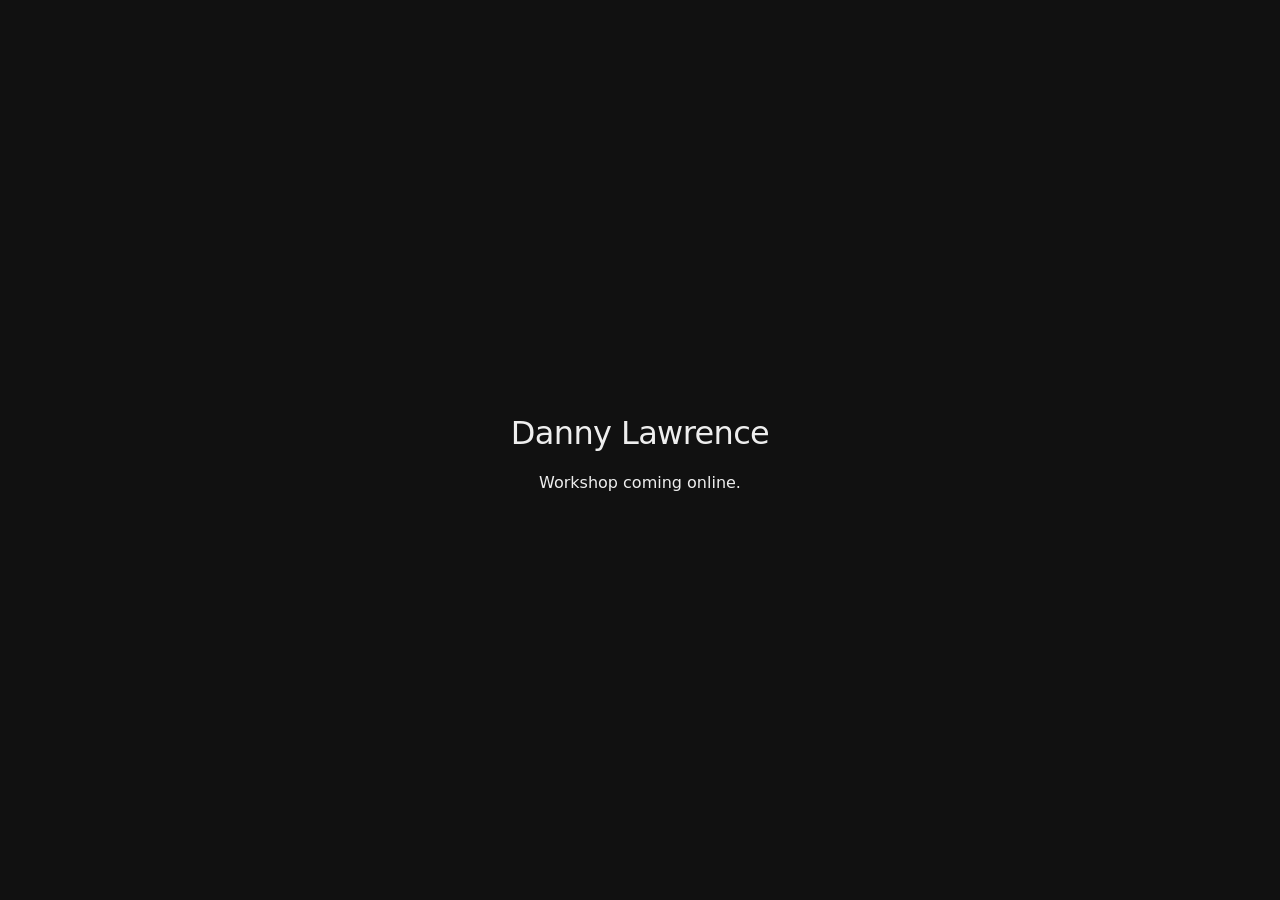
==== index.html @ 534eb3be "initial scaffold" ====
<!DOCTYPE html>
<html lang="en">
<head>
  <meta charset="UTF-8">
  <meta name="viewport" content="width=device-width, initial-scale=1.0">
  <title>Danny Lawrence</title>
  <link rel="stylesheet" href="style.css">
</head>
<body>
  <main>
    <h1>Danny Lawrence</h1>
    <p>Workshop coming online.</p>
  </main>
</body>
</html>
---- style.css ----
body {
  margin: 0;
  font-family: system-ui, sans-serif;
  background: #111;
  color: #eee;
  display: grid;
  place-items: center;
  min-height: 100vh;
}
main { text-align: center; }
h1 { font-weight: 300; letter-spacing: -0.02em; }
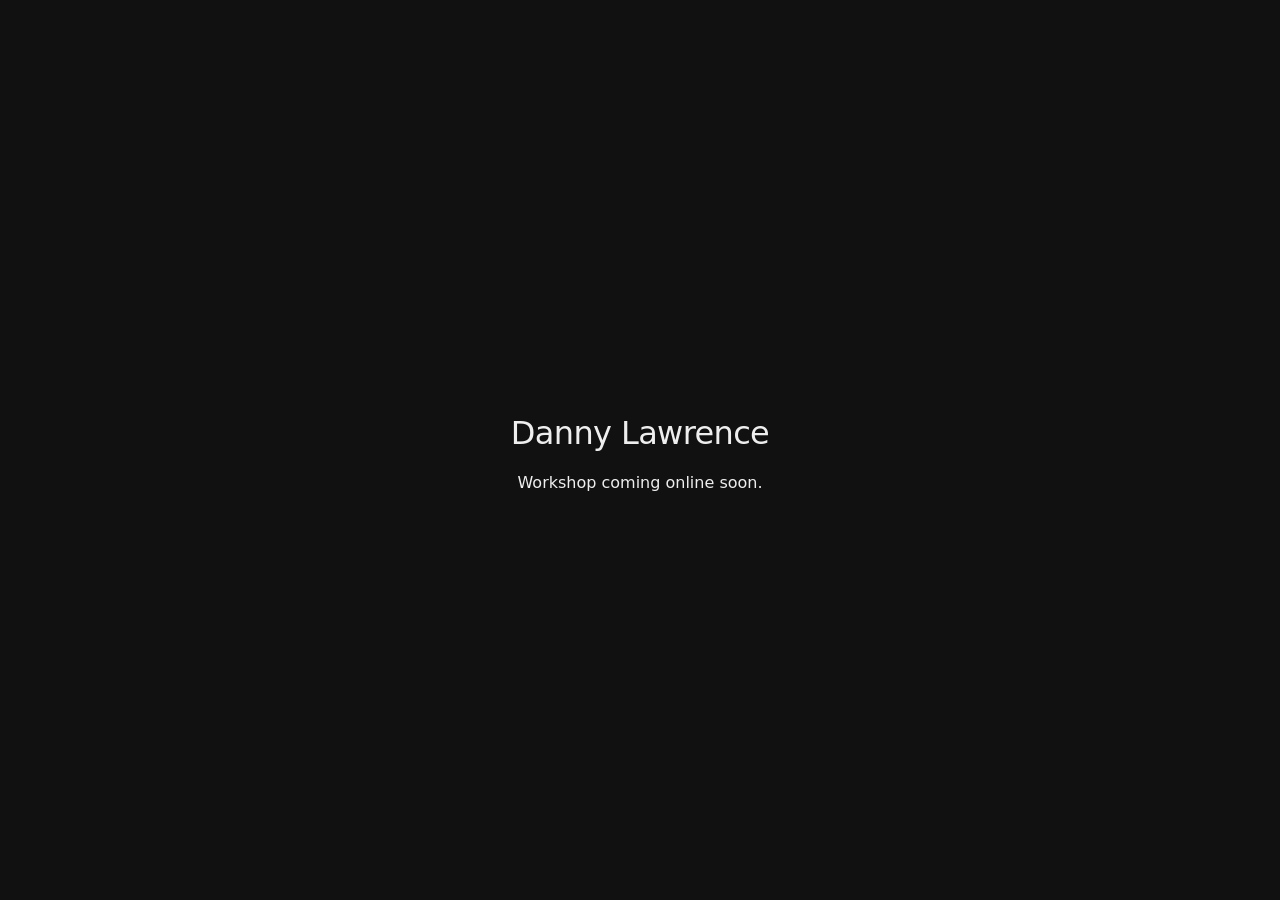
==== commit 15be483f: "test auto-deploy" ====
--- a/index.html
+++ b/index.html
@@ -9,7 +9,7 @@
 <body>
   <main>
     <h1>Danny Lawrence</h1>
-    <p>Workshop coming online.</p>
+    <p>Workshop coming online soon.</p>
   </main>
 </body>
 </html>
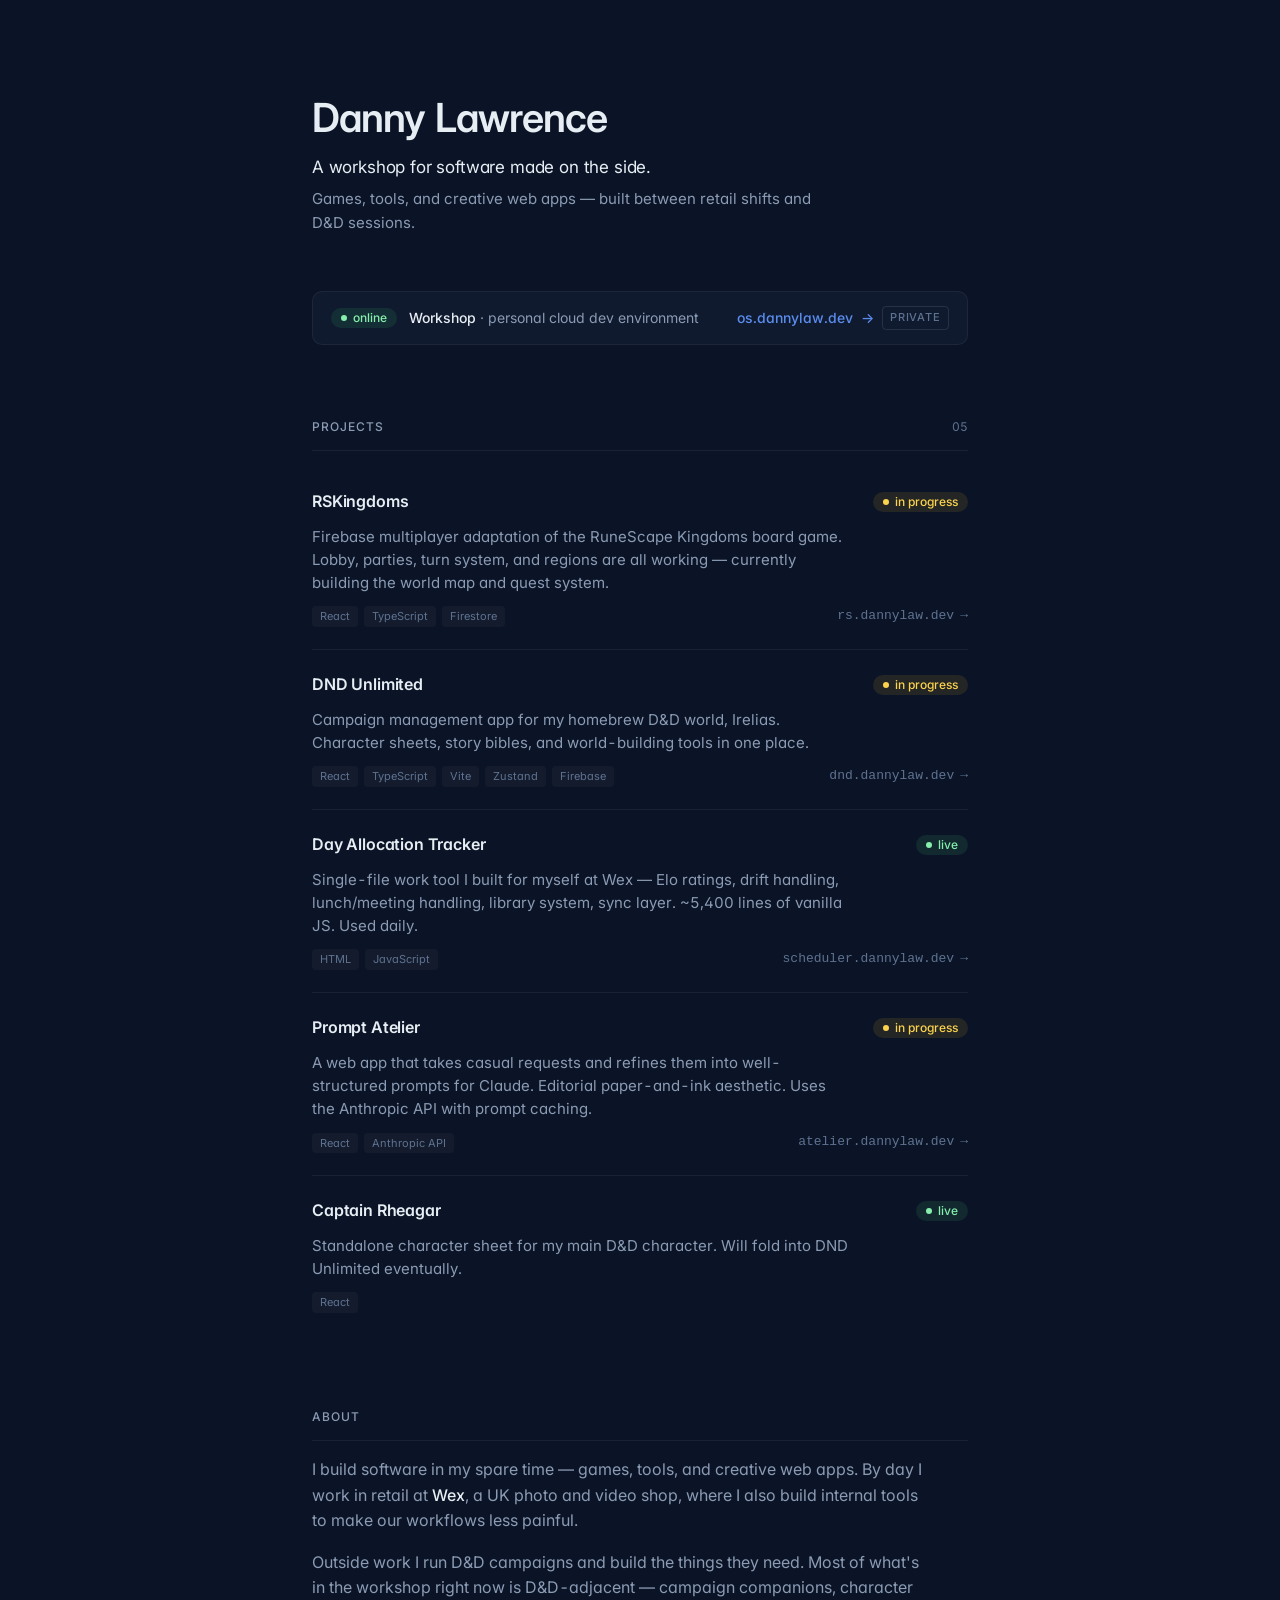
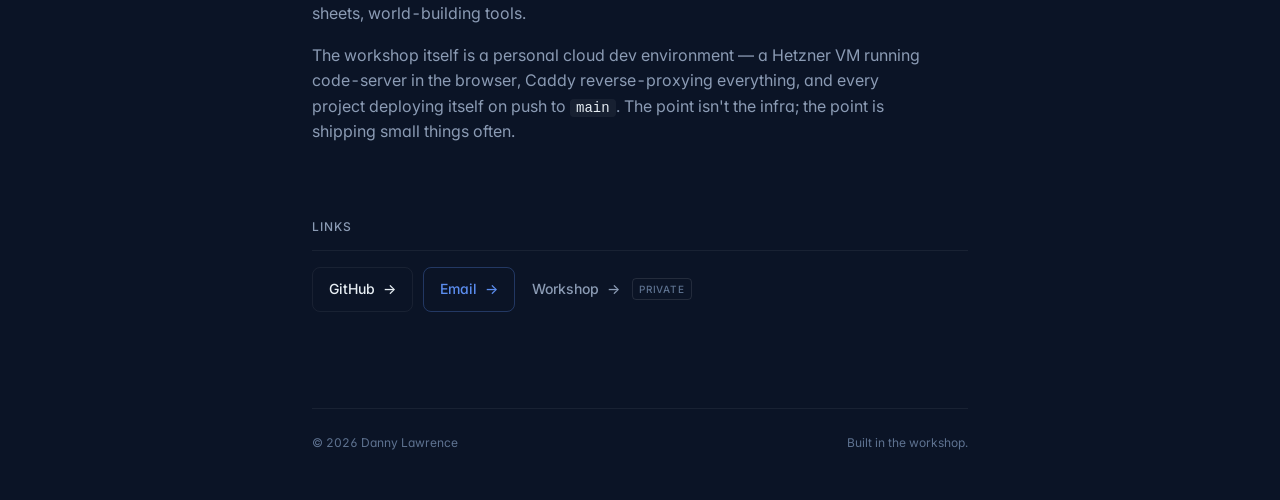
==== commit f02cd5ac: "redesign landing page Replace placeholder hero with name + tagline + about. Add a workshop status ba" ====
--- a/index.html
+++ b/index.html
@@ -3,13 +3,157 @@
 <head>
   <meta charset="UTF-8">
   <meta name="viewport" content="width=device-width, initial-scale=1.0">
-  <title>Danny Lawrence</title>
+  <meta name="description" content="Danny Lawrence — a workshop for software made on the side. Games, tools, and creative web apps.">
+  <title>Danny Lawrence — Workshop</title>
+  <link rel="preconnect" href="https://fonts.googleapis.com">
+  <link rel="preconnect" href="https://fonts.gstatic.com" crossorigin>
+  <link href="https://fonts.googleapis.com/css2?family=Inter:wght@400;500;600;700&display=swap" rel="stylesheet">
   <link rel="stylesheet" href="style.css">
 </head>
 <body>
-  <main>
+<div class="page">
+
+  <!-- =========================================================
+       HERO — name, tagline, one-line about
+       ========================================================= -->
+  <header class="hero">
     <h1>Danny Lawrence</h1>
-    <p>Workshop coming online soon.</p>
-  </main>
+    <p class="hero-tagline">A workshop for software made on the side.</p>
+    <p class="hero-about">Games, tools, and creative web apps — built between retail shifts and D&amp;D sessions.</p>
+  </header>
+
+  <!-- =========================================================
+       WORKSHOP STATUS — single-row indicator linking to os.dannylaw.dev
+       ========================================================= -->
+  <section class="status-bar" aria-label="Workshop status">
+    <div class="status-bar-info">
+      <span class="pill pill-green">online</span>
+      <span class="status-bar-text"><strong>Workshop</strong> · personal cloud dev environment</span>
+    </div>
+    <a class="status-bar-link" href="https://os.dannylaw.dev">
+      os.dannylaw.dev <span class="arrow">→</span>
+      <span class="status-bar-tag">private</span>
+    </a>
+  </section>
+
+  <!-- =========================================================
+       PROJECTS — vertical list, each row: title, status, desc, tech, url
+       ========================================================= -->
+  <section class="section" id="projects">
+    <div class="section-head">
+      <h2>Projects</h2>
+      <span class="meta">05</span>
+    </div>
+    <div class="project-list">
+
+      <!-- RSKingdoms -->
+      <article class="project-row">
+        <div class="project-row-head">
+          <span class="project-row-title">RSKingdoms</span>
+          <span class="pill pill-amber">in progress</span>
+        </div>
+        <p class="project-row-desc">Firebase multiplayer adaptation of the RuneScape Kingdoms board game. Lobby, parties, turn system, and regions are all working — currently building the world map and quest system.</p>
+        <div class="project-row-foot">
+          <div class="tech"><span>React</span><span>TypeScript</span><span>Firestore</span></div>
+          <span class="row-link is-disabled" title="Coming soon — rs.dannylaw.dev">rs.dannylaw.dev <span class="arrow">→</span></span>
+        </div>
+      </article>
+
+      <!-- DND Unlimited -->
+      <article class="project-row">
+        <div class="project-row-head">
+          <span class="project-row-title">DND Unlimited</span>
+          <span class="pill pill-amber">in progress</span>
+        </div>
+        <p class="project-row-desc">Campaign management app for my homebrew D&amp;D world, Irelias. Character sheets, story bibles, and world-building tools in one place.</p>
+        <div class="project-row-foot">
+          <div class="tech"><span>React</span><span>TypeScript</span><span>Vite</span><span>Zustand</span><span>Firebase</span></div>
+          <span class="row-link is-disabled" title="Coming soon — dnd.dannylaw.dev">dnd.dannylaw.dev <span class="arrow">→</span></span>
+        </div>
+      </article>
+
+      <!-- Day Allocation Tracker -->
+      <article class="project-row">
+        <div class="project-row-head">
+          <span class="project-row-title">Day Allocation Tracker</span>
+          <span class="pill pill-green">live</span>
+        </div>
+        <p class="project-row-desc">Single-file work tool I built for myself at Wex — Elo ratings, drift handling, lunch/meeting handling, library system, sync layer. ~5,400 lines of vanilla JS. Used daily.</p>
+        <div class="project-row-foot">
+          <div class="tech"><span>HTML</span><span>JavaScript</span></div>
+          <span class="row-link is-disabled" title="Coming soon — scheduler.dannylaw.dev">scheduler.dannylaw.dev <span class="arrow">→</span></span>
+        </div>
+      </article>
+
+      <!-- Prompt Atelier -->
+      <article class="project-row">
+        <div class="project-row-head">
+          <span class="project-row-title">Prompt Atelier</span>
+          <span class="pill pill-amber">in progress</span>
+        </div>
+        <p class="project-row-desc">A web app that takes casual requests and refines them into well-structured prompts for Claude. Editorial paper-and-ink aesthetic. Uses the Anthropic API with prompt caching.</p>
+        <div class="project-row-foot">
+          <div class="tech"><span>React</span><span>Anthropic API</span></div>
+          <span class="row-link is-disabled" title="Coming soon — atelier.dannylaw.dev">atelier.dannylaw.dev <span class="arrow">→</span></span>
+        </div>
+      </article>
+
+      <!-- Captain Rheagar -->
+      <article class="project-row">
+        <div class="project-row-head">
+          <span class="project-row-title">Captain Rheagar</span>
+          <span class="pill pill-green">live</span>
+        </div>
+        <p class="project-row-desc">Standalone character sheet for my main D&amp;D character. Will fold into DND Unlimited eventually.</p>
+        <div class="project-row-foot">
+          <div class="tech"><span>React</span></div>
+        </div>
+      </article>
+
+    </div>
+  </section>
+
+  <!-- =========================================================
+       ABOUT — three short paragraphs
+       ========================================================= -->
+  <section class="section about" id="about">
+    <div class="section-head">
+      <h2>About</h2>
+    </div>
+    <p>I build software in my spare time — games, tools, and creative web apps. By day I work in retail at <strong>Wex</strong>, a UK photo and video shop, where I also build internal tools to make our workflows less painful.</p>
+    <p>Outside work I run D&amp;D campaigns and build the things they need. Most of what's in the workshop right now is D&amp;D-adjacent — campaign companions, character sheets, world-building tools.</p>
+    <p>The workshop itself is a personal cloud dev environment — a Hetzner VM running code-server in the browser, Caddy reverse-proxying everything, and every project deploying itself on push to <code>main</code>. The point isn't the infra; the point is shipping small things often.</p>
+  </section>
+
+  <!-- =========================================================
+       LINKS — GitHub, email, workshop
+       ========================================================= -->
+  <section class="section" id="links">
+    <div class="section-head">
+      <h2>Links</h2>
+    </div>
+    <div class="contact">
+      <a href="https://github.com/DannyLaw-dev" rel="me">
+        GitHub <span class="arrow">→</span>
+      </a>
+      <a href="mailto:dannylaw.dev@gmail.com" class="primary">
+        Email <span class="arrow">→</span>
+      </a>
+      <a href="https://os.dannylaw.dev" class="quiet">
+        Workshop <span class="arrow">→</span>
+        <span class="link-tag">private</span>
+      </a>
+    </div>
+  </section>
+
+  <!-- =========================================================
+       FOOTER
+       ========================================================= -->
+  <footer>
+    <span>© 2026 Danny Lawrence</span>
+    <span>Built in the workshop.</span>
+  </footer>
+
+</div>
 </body>
-</html>+</html>
--- a/style.css
+++ b/style.css
@@ -1,11 +1,337 @@
+/* =========================================================
+   DESIGN TOKENS
+   ========================================================= */
+:root {
+  --bg: #0b1426;
+  --bg-elev: #0f1a2e;
+  --bg-elev-hover: #131f36;
+  --text: #e6edf3;
+  --text-muted: #8b9bb4;
+  --text-faint: #5e7290;
+  --accent: #5b8def;
+  --accent-hover: #7aa3f5;
+  --divider: rgba(255, 255, 255, 0.06);
+  --divider-strong: rgba(255, 255, 255, 0.10);
+
+  --pill-green-bg: rgba(74, 222, 128, 0.10);
+  --pill-green-fg: #86efac;
+  --pill-amber-bg: rgba(251, 191, 36, 0.10);
+  --pill-amber-fg: #fcd34d;
+  --pill-grey-bg:  rgba(139, 155, 180, 0.10);
+  --pill-grey-fg:  #b3c0d4;
+}
+
+/* =========================================================
+   BASE
+   ========================================================= */
+*, *::before, *::after { box-sizing: border-box; }
+html, body { margin: 0; padding: 0; }
 body {
-  margin: 0;
-  font-family: system-ui, sans-serif;
-  background: #111;
-  color: #eee;
-  display: grid;
-  place-items: center;
-  min-height: 100vh;
-}
-main { text-align: center; }
-h1 { font-weight: 300; letter-spacing: -0.02em; }+  background: var(--bg);
+  color: var(--text);
+  font-family: 'Inter', system-ui, -apple-system, 'Segoe UI', sans-serif;
+  font-size: 15px;
+  line-height: 1.6;
+  font-feature-settings: 'cv11', 'ss01';
+  font-variant-numeric: tabular-nums;
+  -webkit-font-smoothing: antialiased;
+  -moz-osx-font-smoothing: grayscale;
+}
+a { color: inherit; text-decoration: none; }
+h1, h2, h3 { margin: 0; letter-spacing: -0.02em; font-weight: 600; }
+p { margin: 0; }
+code {
+  font-family: ui-monospace, SFMono-Regular, Menlo, Consolas, monospace;
+  font-size: 0.875em;
+  padding: 1px 6px;
+  background: rgba(255, 255, 255, 0.05);
+  border-radius: 4px;
+  color: var(--text);
+}
+a:focus-visible {
+  outline: 2px solid var(--accent);
+  outline-offset: 3px;
+  border-radius: 4px;
+}
+
+/* =========================================================
+   LAYOUT
+   ========================================================= */
+.page {
+  max-width: 720px;
+  margin: 0 auto;
+  padding: 96px 32px 48px;
+}
+@media (max-width: 640px) {
+  .page { padding: 56px 20px 32px; }
+}
+
+/* =========================================================
+   PILL
+   ========================================================= */
+.pill {
+  display: inline-flex;
+  align-items: center;
+  gap: 6px;
+  padding: 4px 10px;
+  border-radius: 999px;
+  font-size: 0.75rem;
+  font-weight: 500;
+  line-height: 1;
+  white-space: nowrap;
+}
+.pill::before {
+  content: "";
+  display: inline-block;
+  width: 6px;
+  height: 6px;
+  border-radius: 50%;
+  background: currentColor;
+}
+.pill-green { background: var(--pill-green-bg); color: var(--pill-green-fg); }
+.pill-amber { background: var(--pill-amber-bg); color: var(--pill-amber-fg); }
+.pill-grey  { background: var(--pill-grey-bg);  color: var(--pill-grey-fg); }
+
+/* =========================================================
+   HERO
+   ========================================================= */
+.hero { margin-bottom: 56px; }
+.hero h1 {
+  font-size: 2.5rem;
+  letter-spacing: -0.025em;
+  line-height: 1.1;
+  margin-bottom: 14px;
+}
+.hero-tagline {
+  font-size: 1.0625rem;
+  color: var(--text);
+  margin-bottom: 6px;
+  letter-spacing: -0.01em;
+}
+.hero-about {
+  font-size: 0.9375rem;
+  color: var(--text-muted);
+  max-width: 56ch;
+}
+
+/* =========================================================
+   STATUS BAR — workshop online indicator
+   ========================================================= */
+.status-bar {
+  display: flex;
+  align-items: center;
+  justify-content: space-between;
+  gap: 16px;
+  padding: 14px 18px;
+  margin-bottom: 72px;
+  background: var(--bg-elev);
+  border: 1px solid var(--divider);
+  border-radius: 10px;
+  font-size: 0.875rem;
+  flex-wrap: wrap;
+}
+.status-bar-info {
+  display: flex;
+  align-items: center;
+  gap: 12px;
+  flex-wrap: wrap;
+}
+.status-bar-text { color: var(--text-muted); }
+.status-bar-text strong { color: var(--text); font-weight: 500; }
+.status-bar-link {
+  display: inline-flex;
+  align-items: center;
+  gap: 8px;
+  color: var(--accent);
+  font-weight: 500;
+  transition: color 150ms ease;
+}
+.status-bar-link:hover { color: var(--accent-hover); }
+.status-bar-link:hover .arrow { transform: translateX(2px); }
+.status-bar-tag {
+  font-size: 0.6875rem;
+  color: var(--text-faint);
+  text-transform: uppercase;
+  letter-spacing: 0.08em;
+  padding: 2px 7px;
+  border: 1px solid var(--divider-strong);
+  border-radius: 4px;
+  font-weight: 500;
+}
+
+/* =========================================================
+   SECTION HEADS
+   ========================================================= */
+.section { margin-bottom: 72px; }
+.section-head {
+  display: flex;
+  align-items: baseline;
+  justify-content: space-between;
+  margin-bottom: 16px;
+  padding-bottom: 14px;
+  border-bottom: 1px solid var(--divider);
+}
+.section-head h2 {
+  font-size: 0.75rem;
+  font-weight: 500;
+  color: var(--text-muted);
+  text-transform: uppercase;
+  letter-spacing: 0.08em;
+}
+.section-head .meta {
+  font-size: 0.75rem;
+  color: var(--text-faint);
+}
+
+/* =========================================================
+   PROJECT LIST
+   ========================================================= */
+.project-list { display: flex; flex-direction: column; }
+.project-row {
+  padding: 22px 0;
+  border-bottom: 1px solid var(--divider);
+  display: flex;
+  flex-direction: column;
+  gap: 10px;
+}
+.project-row:last-child { border-bottom: none; }
+.project-row-head {
+  display: flex;
+  align-items: center;
+  justify-content: space-between;
+  gap: 12px;
+}
+.project-row-title {
+  font-size: 1rem;
+  font-weight: 600;
+  color: var(--text);
+  letter-spacing: -0.01em;
+}
+.project-row-desc {
+  font-size: 0.9375rem;
+  color: var(--text-muted);
+  line-height: 1.55;
+  max-width: 60ch;
+}
+.project-row-foot {
+  display: flex;
+  align-items: center;
+  justify-content: space-between;
+  gap: 12px;
+  flex-wrap: wrap;
+  margin-top: 2px;
+}
+.tech {
+  display: flex;
+  gap: 6px;
+  flex-wrap: wrap;
+}
+.tech span {
+  font-size: 0.6875rem;
+  color: var(--text-faint);
+  padding: 2px 8px;
+  background: rgba(255, 255, 255, 0.03);
+  border-radius: 4px;
+  line-height: 1.5;
+}
+.row-link {
+  display: inline-flex;
+  align-items: center;
+  gap: 6px;
+  font-size: 0.8125rem;
+  font-family: ui-monospace, SFMono-Regular, Menlo, Consolas, monospace;
+  color: var(--accent);
+  transition: color 150ms ease;
+}
+.row-link:hover { color: var(--accent-hover); }
+.row-link:hover .arrow { transform: translateX(2px); }
+.row-link.is-disabled {
+  color: var(--text-faint);
+  cursor: not-allowed;
+}
+.row-link.is-disabled:hover { color: var(--text-faint); }
+.row-link.is-disabled:hover .arrow { transform: none; }
+
+/* =========================================================
+   ABOUT
+   ========================================================= */
+.about p {
+  font-size: 1rem;
+  color: var(--text-muted);
+  margin-bottom: 16px;
+  max-width: 62ch;
+}
+.about p:last-child { margin-bottom: 0; }
+.about strong { color: var(--text); font-weight: 500; }
+
+/* =========================================================
+   LINKS (contact buttons)
+   ========================================================= */
+.contact {
+  display: flex;
+  gap: 10px;
+  flex-wrap: wrap;
+}
+.contact a {
+  display: inline-flex;
+  align-items: center;
+  gap: 8px;
+  padding: 10px 16px;
+  border: 1px solid var(--divider);
+  border-radius: 8px;
+  font-size: 0.875rem;
+  font-weight: 500;
+  color: var(--text);
+  transition: border-color 150ms ease, background 150ms ease, color 150ms ease;
+}
+.contact a:hover {
+  border-color: var(--divider-strong);
+  background: var(--bg-elev);
+}
+.contact a.primary {
+  border-color: rgba(91, 141, 239, 0.30);
+  color: var(--accent);
+}
+.contact a.primary:hover {
+  border-color: rgba(91, 141, 239, 0.50);
+  background: rgba(91, 141, 239, 0.06);
+  color: var(--accent-hover);
+}
+.contact a.quiet {
+  border-color: transparent;
+  padding: 10px 6px;
+  color: var(--text-muted);
+}
+.contact a.quiet:hover {
+  border-color: transparent;
+  background: none;
+  color: var(--text);
+}
+.link-tag {
+  font-size: 0.625rem;
+  color: var(--text-faint);
+  text-transform: uppercase;
+  letter-spacing: 0.08em;
+  padding: 2px 6px;
+  border: 1px solid var(--divider-strong);
+  border-radius: 4px;
+  margin-left: 4px;
+}
+.arrow { transition: transform 150ms ease; display: inline-block; }
+.contact a:hover .arrow { transform: translateX(2px); }
+
+/* =========================================================
+   FOOTER
+   ========================================================= */
+footer {
+  margin-top: 96px;
+  padding-top: 24px;
+  border-top: 1px solid var(--divider);
+  display: flex;
+  justify-content: space-between;
+  align-items: center;
+  font-size: 0.75rem;
+  color: var(--text-faint);
+  flex-wrap: wrap;
+  gap: 12px;
+}
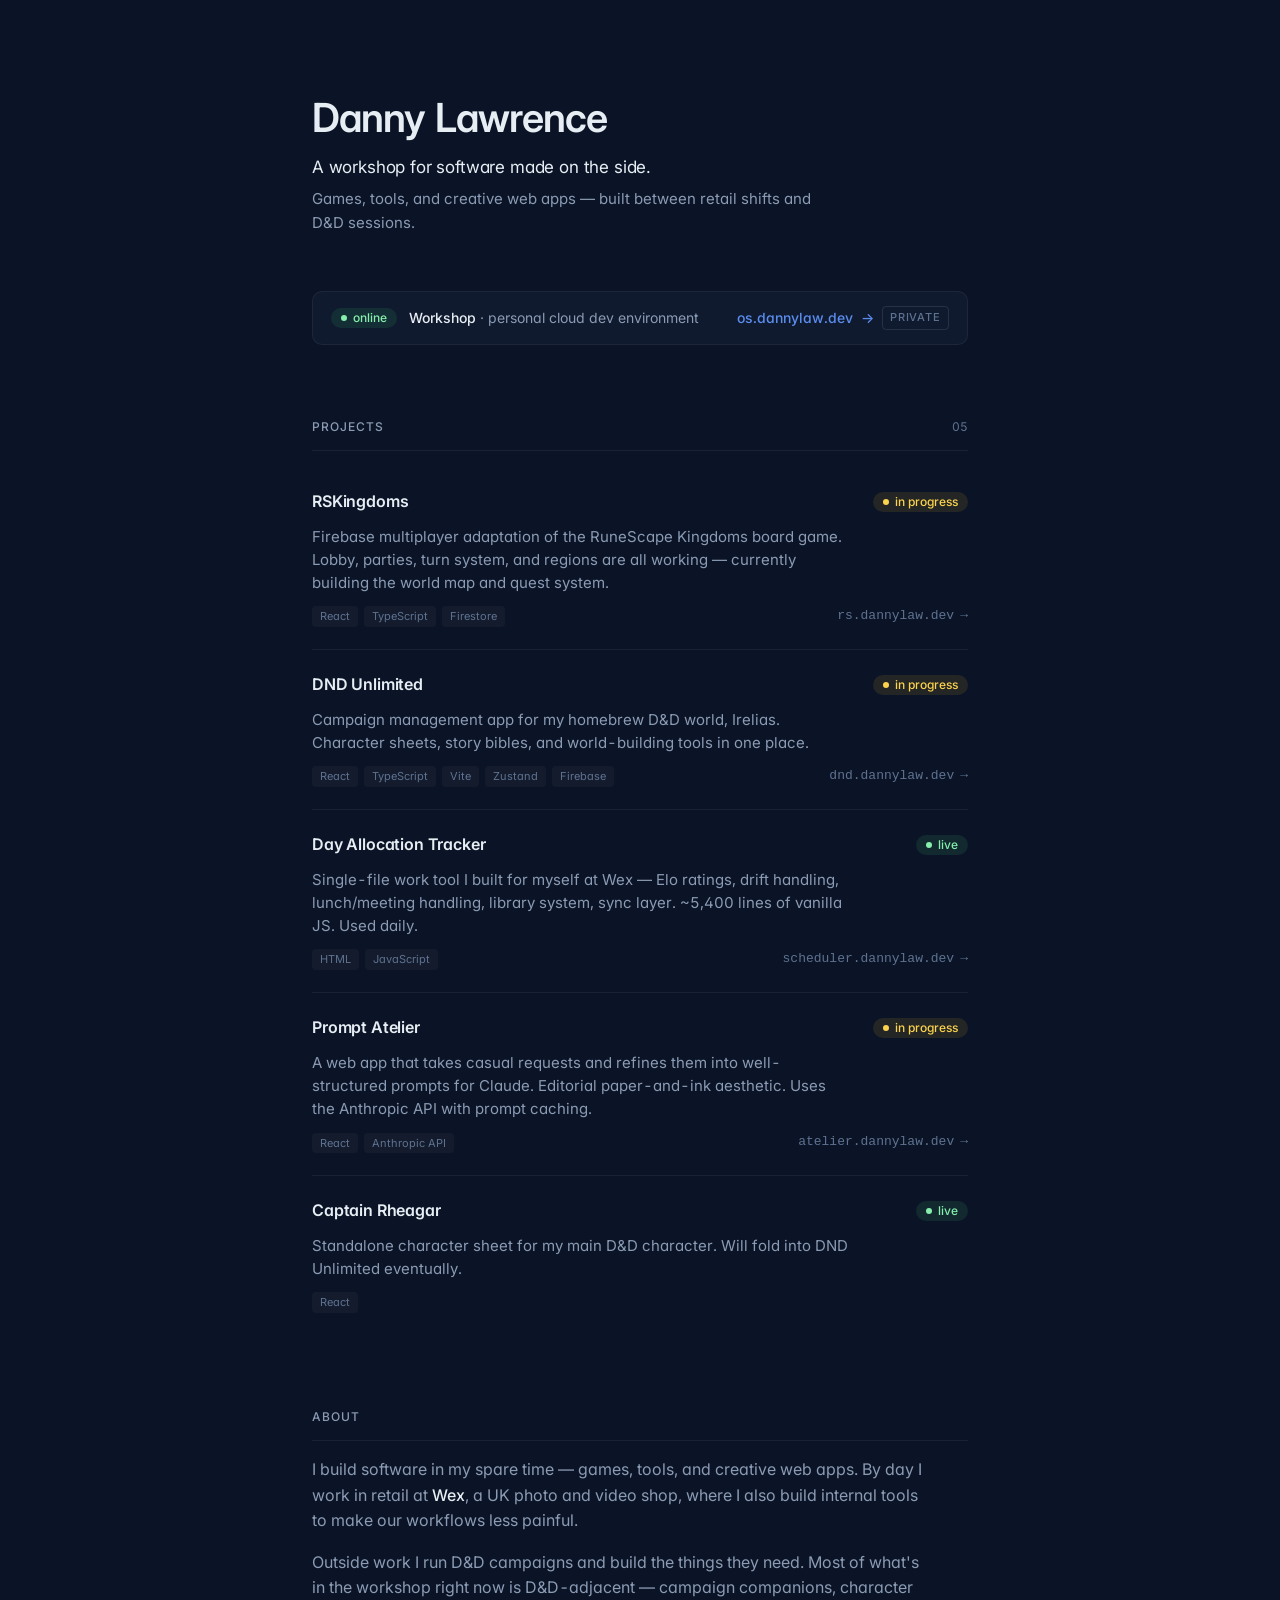
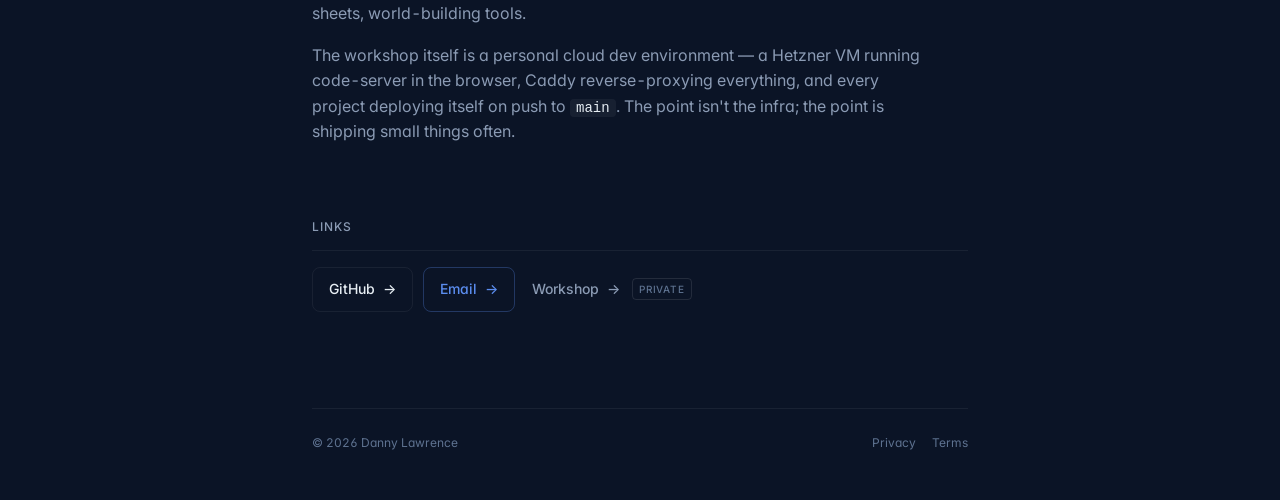
==== commit 778b39ac: "Add umbrella privacy policy + terms, and a CSP for the apex Adds privacy.html and terms.html coverin" ====
--- a/index.html
+++ b/index.html
@@ -151,7 +151,10 @@
        ========================================================= -->
   <footer>
     <span>© 2026 Danny Lawrence</span>
-    <span>Built in the workshop.</span>
+    <span class="footer-links">
+      <a href="/privacy.html">Privacy</a>
+      <a href="/terms.html">Terms</a>
+    </span>
   </footer>
 
 </div>
--- a/style.css
+++ b/style.css
@@ -335,3 +335,98 @@
   flex-wrap: wrap;
   gap: 12px;
 }
+.footer-links { display: flex; gap: 16px; flex-wrap: wrap; }
+.footer-links a {
+  color: var(--text-faint);
+  transition: color 150ms ease;
+}
+.footer-links a:hover { color: var(--text-muted); }
+
+/* =========================================================
+   LEGAL PAGES — privacy.html, terms.html
+   ========================================================= */
+.back-link {
+  display: inline-flex;
+  align-items: center;
+  gap: 6px;
+  font-size: 0.8125rem;
+  font-family: ui-monospace, SFMono-Regular, Menlo, Consolas, monospace;
+  color: var(--text-muted);
+  margin-bottom: 40px;
+  transition: color 150ms ease;
+}
+.back-link:hover { color: var(--text); }
+.back-link .arrow { transform: scaleX(-1); }
+
+.legal-head {
+  margin-bottom: 40px;
+  padding-bottom: 24px;
+  border-bottom: 1px solid var(--divider);
+}
+.legal-head h1 {
+  font-size: 1.875rem;
+  letter-spacing: -0.025em;
+  line-height: 1.15;
+  margin-bottom: 12px;
+}
+.legal-sub { color: var(--text-muted); font-size: 0.9375rem; max-width: 60ch; }
+.legal-meta {
+  margin-top: 16px;
+  display: flex;
+  gap: 18px;
+  flex-wrap: wrap;
+  font-size: 0.75rem;
+  font-family: ui-monospace, SFMono-Regular, Menlo, Consolas, monospace;
+  color: var(--text-faint);
+}
+
+.legal h2 {
+  font-size: 1.125rem;
+  letter-spacing: -0.015em;
+  color: var(--text);
+  margin: 44px 0 12px;
+}
+.legal h2:first-of-type { margin-top: 0; }
+.legal h3 { font-size: 0.9375rem; color: var(--text); margin: 24px 0 8px; }
+.legal p { color: var(--text-muted); margin-bottom: 14px; max-width: 64ch; }
+.legal ul { color: var(--text-muted); margin: 0 0 14px; padding-left: 20px; max-width: 64ch; }
+.legal li { margin-bottom: 8px; }
+.legal strong { color: var(--text); font-weight: 600; }
+.legal a:not(.back-link) {
+  color: var(--accent);
+  text-decoration: underline;
+  text-underline-offset: 2px;
+  text-decoration-color: rgba(91, 141, 239, 0.4);
+  transition: color 150ms ease;
+}
+.legal a:not(.back-link):hover { color: var(--accent-hover); }
+
+.legal-note {
+  background: var(--bg-elev);
+  border: 1px solid var(--divider);
+  border-left: 3px solid var(--accent);
+  border-radius: 8px;
+  padding: 16px 18px;
+  margin: 0 0 20px;
+  color: var(--text-muted);
+  font-size: 0.9375rem;
+}
+.legal-note strong { color: var(--text); }
+
+.legal-table-wrap {
+  overflow-x: auto;
+  margin: 0 0 20px;
+  border: 1px solid var(--divider);
+  border-radius: 8px;
+}
+.legal-table { width: 100%; border-collapse: collapse; font-size: 0.8125rem; }
+.legal-table th, .legal-table td {
+  text-align: left;
+  padding: 11px 13px;
+  border-bottom: 1px solid var(--divider);
+  vertical-align: top;
+}
+.legal-table th { color: var(--text); font-weight: 600; background: var(--bg-elev); white-space: nowrap; }
+.legal-table td { color: var(--text-muted); }
+.legal-table tr:last-child td { border-bottom: none; }
+.legal-table code { font-size: 0.75rem; white-space: nowrap; }
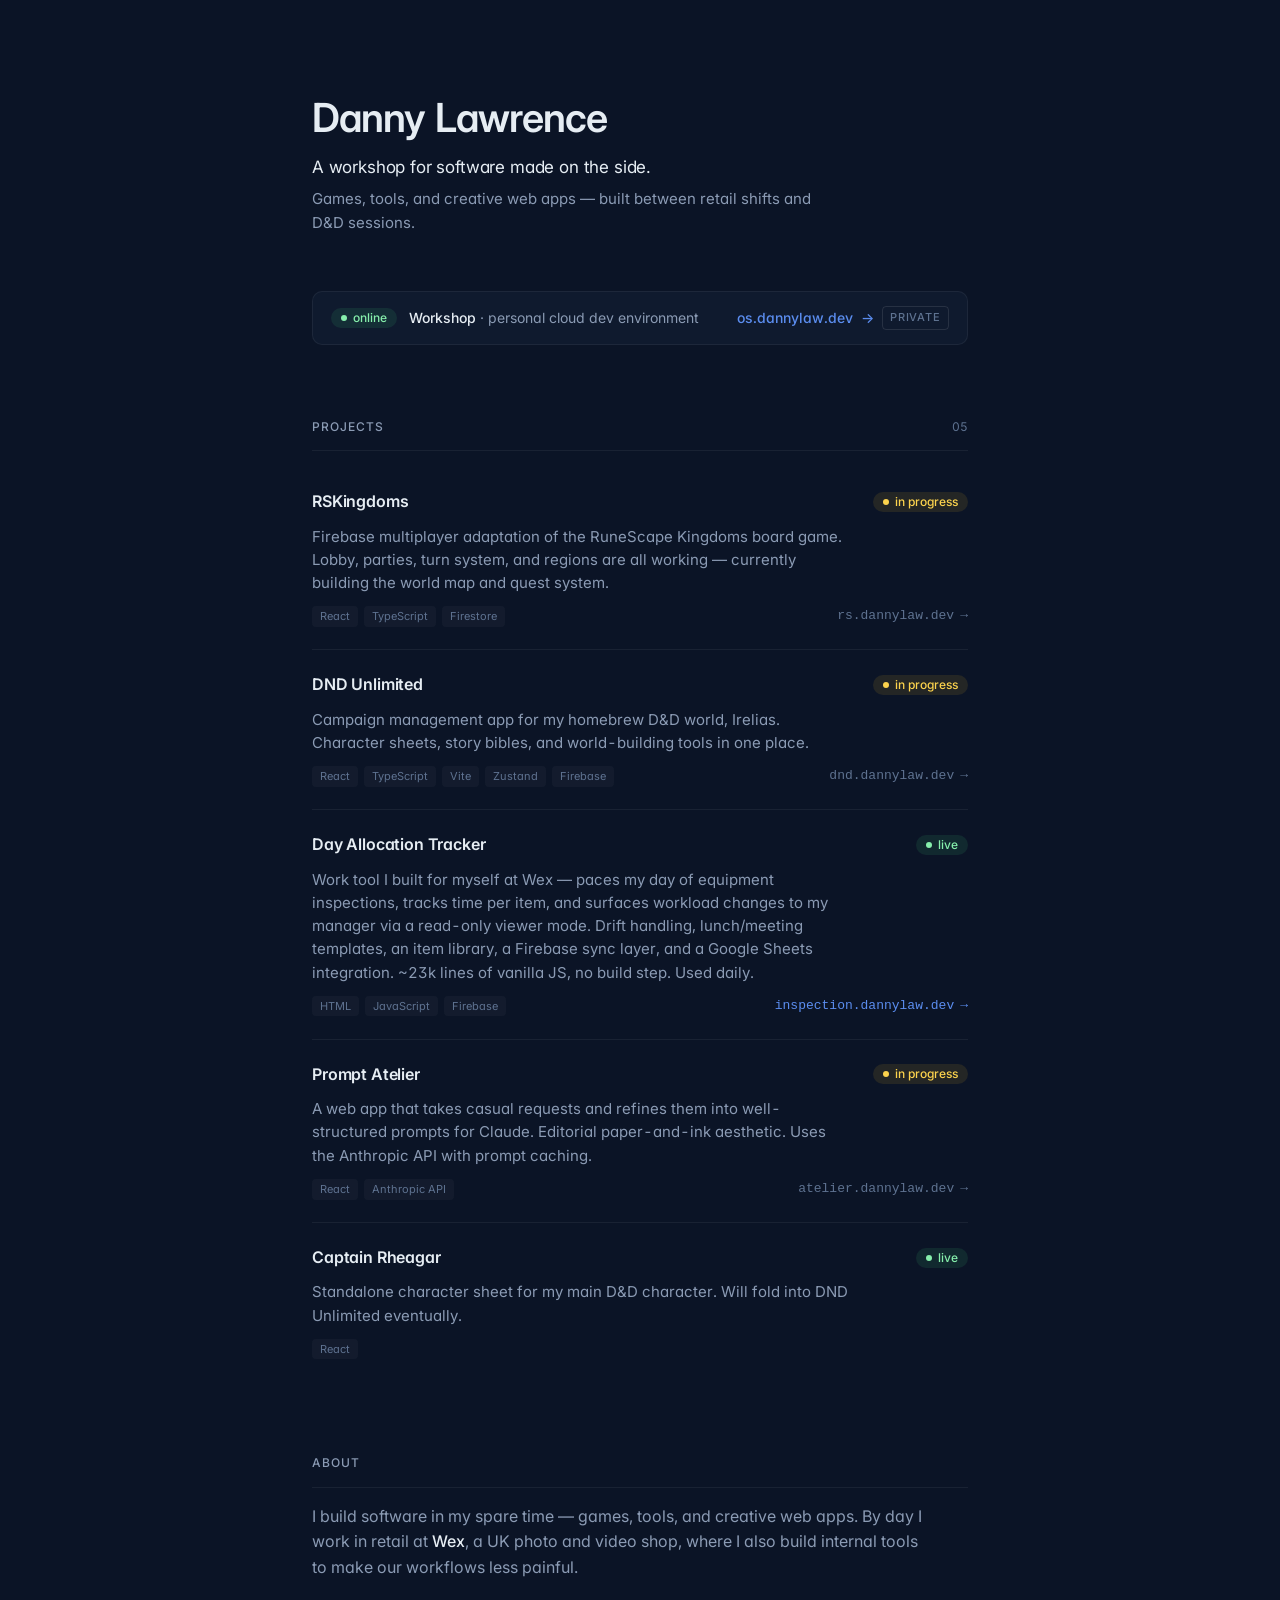
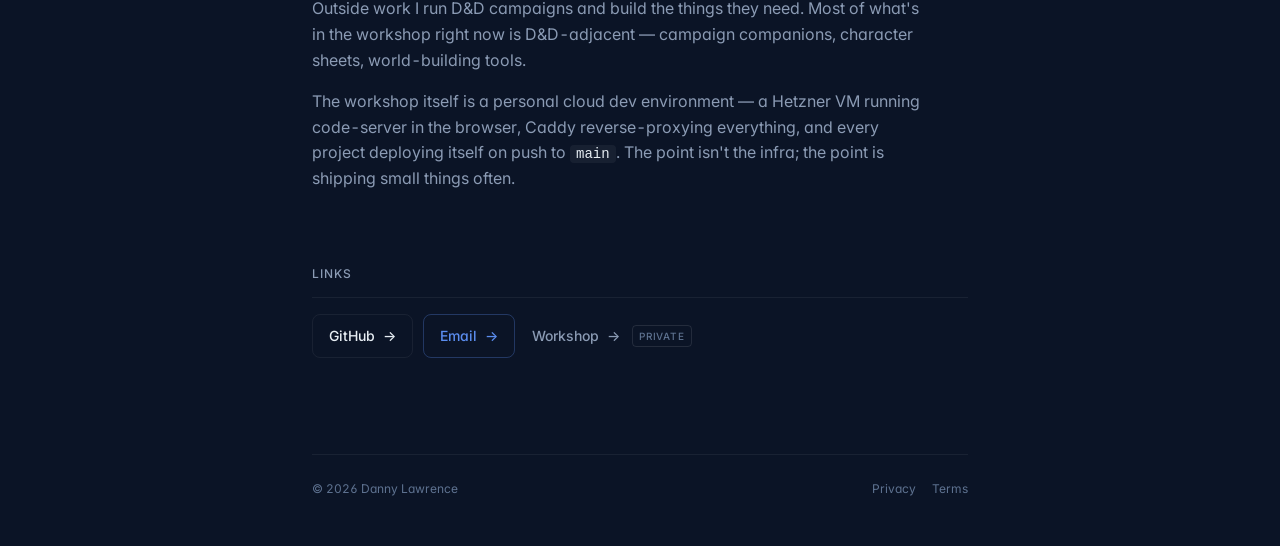
==== commit eb0eb0ee: "Fix stale Day Allocation card on the apex It's live at inspection.dannylaw.dev, not "coming soon — s" ====
--- a/index.html
+++ b/index.html
@@ -78,10 +78,10 @@
           <span class="project-row-title">Day Allocation Tracker</span>
           <span class="pill pill-green">live</span>
         </div>
-        <p class="project-row-desc">Single-file work tool I built for myself at Wex — Elo ratings, drift handling, lunch/meeting handling, library system, sync layer. ~5,400 lines of vanilla JS. Used daily.</p>
+        <p class="project-row-desc">Work tool I built for myself at Wex — paces my day of equipment inspections, tracks time per item, and surfaces workload changes to my manager via a read-only viewer mode. Drift handling, lunch/meeting templates, an item library, a Firebase sync layer, and a Google Sheets integration. ~23k lines of vanilla JS, no build step. Used daily.</p>
         <div class="project-row-foot">
-          <div class="tech"><span>HTML</span><span>JavaScript</span></div>
-          <span class="row-link is-disabled" title="Coming soon — scheduler.dannylaw.dev">scheduler.dannylaw.dev <span class="arrow">→</span></span>
+          <div class="tech"><span>HTML</span><span>JavaScript</span><span>Firebase</span></div>
+          <a class="row-link" href="https://inspection.dannylaw.dev" target="_blank" rel="noopener">inspection.dannylaw.dev <span class="arrow">→</span></a>
         </div>
       </article>
 
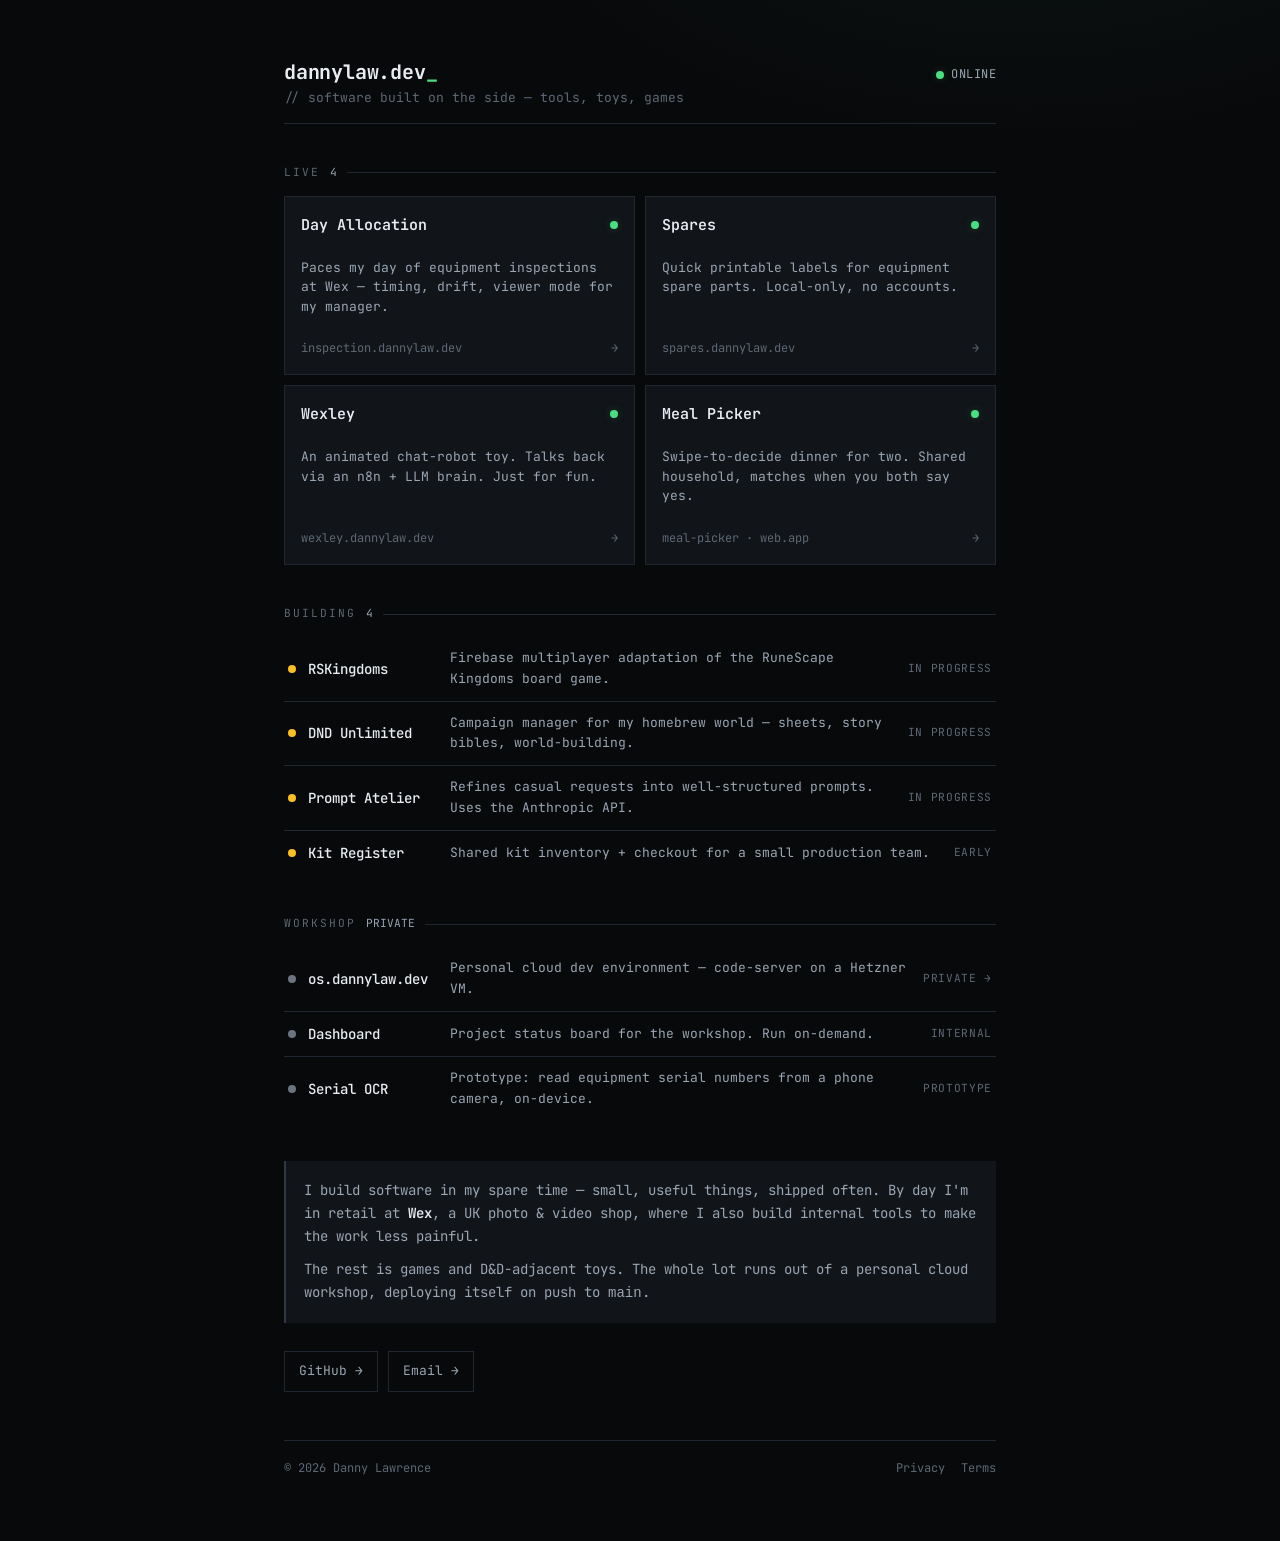
==== commit 42051af2: "Redesign apex as a "Control Deck" personal dashboard Full visual overhaul (Danny's call): mono ops-c" ====
--- a/index.html
+++ b/index.html
@@ -3,152 +3,138 @@
 <head>
   <meta charset="UTF-8">
   <meta name="viewport" content="width=device-width, initial-scale=1.0">
-  <meta name="description" content="Danny Lawrence — a workshop for software made on the side. Games, tools, and creative web apps.">
-  <title>Danny Lawrence — Workshop</title>
+  <meta name="description" content="Danny Lawrence — personal workshop. Software built on the side: tools, toys, and games.">
+  <title>dannylaw.dev — workshop</title>
   <link rel="preconnect" href="https://fonts.googleapis.com">
   <link rel="preconnect" href="https://fonts.gstatic.com" crossorigin>
-  <link href="https://fonts.googleapis.com/css2?family=Inter:wght@400;500;600;700&display=swap" rel="stylesheet">
+  <link href="https://fonts.googleapis.com/css2?family=Inter:wght@400;500;600&family=JetBrains+Mono:wght@400;500;600;700&display=swap" rel="stylesheet">
   <link rel="stylesheet" href="style.css">
 </head>
 <body>
-<div class="page">
+<main class="deck">
 
-  <!-- =========================================================
-       HERO — name, tagline, one-line about
-       ========================================================= -->
-  <header class="hero">
-    <h1>Danny Lawrence</h1>
-    <p class="hero-tagline">A workshop for software made on the side.</p>
-    <p class="hero-about">Games, tools, and creative web apps — built between retail shifts and D&amp;D sessions.</p>
+  <!-- HEADER -->
+  <header class="deck-head">
+    <div>
+      <div class="brand">dannylaw.dev<span class="blink">_</span></div>
+      <div class="tagline">// software built on the side — tools, toys, games</div>
+    </div>
+    <span class="status-chip"><span class="dot live"></span> online</span>
   </header>
 
-  <!-- =========================================================
-       WORKSHOP STATUS — single-row indicator linking to os.dannylaw.dev
-       ========================================================= -->
-  <section class="status-bar" aria-label="Workshop status">
-    <div class="status-bar-info">
-      <span class="pill pill-green">online</span>
-      <span class="status-bar-text"><strong>Workshop</strong> · personal cloud dev environment</span>
-    </div>
-    <a class="status-bar-link" href="https://os.dannylaw.dev">
-      os.dannylaw.dev <span class="arrow">→</span>
-      <span class="status-bar-tag">private</span>
-    </a>
-  </section>
+  <!-- LIVE -->
+  <section class="section">
+    <div class="section-label">Live <span class="section-count">4</span></div>
+    <div class="grid">
 
-  <!-- =========================================================
-       PROJECTS — vertical list, each row: title, status, desc, tech, url
-       ========================================================= -->
-  <section class="section" id="projects">
-    <div class="section-head">
-      <h2>Projects</h2>
-      <span class="meta">05</span>
-    </div>
-    <div class="project-list">
+      <a class="tile" href="https://inspection.dannylaw.dev" target="_blank" rel="noopener">
+        <div class="tile-top">
+          <span class="tile-name">Day Allocation</span>
+          <span class="dot live" aria-label="live"></span>
+        </div>
+        <p class="tile-desc">Paces my day of equipment inspections at Wex — timing, drift, viewer mode for my manager.</p>
+        <span class="tile-go"><span class="host">inspection.dannylaw.dev</span> <span class="arr">→</span></span>
+      </a>
 
-      <!-- RSKingdoms -->
-      <article class="project-row">
-        <div class="project-row-head">
-          <span class="project-row-title">RSKingdoms</span>
-          <span class="pill pill-amber">in progress</span>
+      <a class="tile" href="https://spares.dannylaw.dev" target="_blank" rel="noopener">
+        <div class="tile-top">
+          <span class="tile-name">Spares</span>
+          <span class="dot live" aria-label="live"></span>
         </div>
-        <p class="project-row-desc">Firebase multiplayer adaptation of the RuneScape Kingdoms board game. Lobby, parties, turn system, and regions are all working — currently building the world map and quest system.</p>
-        <div class="project-row-foot">
-          <div class="tech"><span>React</span><span>TypeScript</span><span>Firestore</span></div>
-          <span class="row-link is-disabled" title="Coming soon — rs.dannylaw.dev">rs.dannylaw.dev <span class="arrow">→</span></span>
+        <p class="tile-desc">Quick printable labels for equipment spare parts. Local-only, no accounts.</p>
+        <span class="tile-go"><span class="host">spares.dannylaw.dev</span> <span class="arr">→</span></span>
+      </a>
+
+      <a class="tile" href="https://wexley.dannylaw.dev" target="_blank" rel="noopener">
+        <div class="tile-top">
+          <span class="tile-name">Wexley</span>
+          <span class="dot live" aria-label="live"></span>
         </div>
-      </article>
+        <p class="tile-desc">An animated chat-robot toy. Talks back via an n8n + LLM brain. Just for fun.</p>
+        <span class="tile-go"><span class="host">wexley.dannylaw.dev</span> <span class="arr">→</span></span>
+      </a>
 
-      <!-- DND Unlimited -->
-      <article class="project-row">
-        <div class="project-row-head">
-          <span class="project-row-title">DND Unlimited</span>
-          <span class="pill pill-amber">in progress</span>
+      <a class="tile" href="https://meal-picker-c1d4e.web.app" target="_blank" rel="noopener">
+        <div class="tile-top">
+          <span class="tile-name">Meal Picker</span>
+          <span class="dot live" aria-label="live"></span>
         </div>
-        <p class="project-row-desc">Campaign management app for my homebrew D&amp;D world, Irelias. Character sheets, story bibles, and world-building tools in one place.</p>
-        <div class="project-row-foot">
-          <div class="tech"><span>React</span><span>TypeScript</span><span>Vite</span><span>Zustand</span><span>Firebase</span></div>
-          <span class="row-link is-disabled" title="Coming soon — dnd.dannylaw.dev">dnd.dannylaw.dev <span class="arrow">→</span></span>
-        </div>
-      </article>
-
-      <!-- Day Allocation Tracker -->
-      <article class="project-row">
-        <div class="project-row-head">
-          <span class="project-row-title">Day Allocation Tracker</span>
-          <span class="pill pill-green">live</span>
-        </div>
-        <p class="project-row-desc">Work tool I built for myself at Wex — paces my day of equipment inspections, tracks time per item, and surfaces workload changes to my manager via a read-only viewer mode. Drift handling, lunch/meeting templates, an item library, a Firebase sync layer, and a Google Sheets integration. ~23k lines of vanilla JS, no build step. Used daily.</p>
-        <div class="project-row-foot">
-          <div class="tech"><span>HTML</span><span>JavaScript</span><span>Firebase</span></div>
-          <a class="row-link" href="https://inspection.dannylaw.dev" target="_blank" rel="noopener">inspection.dannylaw.dev <span class="arrow">→</span></a>
-        </div>
-      </article>
-
-      <!-- Prompt Atelier -->
-      <article class="project-row">
-        <div class="project-row-head">
-          <span class="project-row-title">Prompt Atelier</span>
-          <span class="pill pill-amber">in progress</span>
-        </div>
-        <p class="project-row-desc">A web app that takes casual requests and refines them into well-structured prompts for Claude. Editorial paper-and-ink aesthetic. Uses the Anthropic API with prompt caching.</p>
-        <div class="project-row-foot">
-          <div class="tech"><span>React</span><span>Anthropic API</span></div>
-          <span class="row-link is-disabled" title="Coming soon — atelier.dannylaw.dev">atelier.dannylaw.dev <span class="arrow">→</span></span>
-        </div>
-      </article>
-
-      <!-- Captain Rheagar -->
-      <article class="project-row">
-        <div class="project-row-head">
-          <span class="project-row-title">Captain Rheagar</span>
-          <span class="pill pill-green">live</span>
-        </div>
-        <p class="project-row-desc">Standalone character sheet for my main D&amp;D character. Will fold into DND Unlimited eventually.</p>
-        <div class="project-row-foot">
-          <div class="tech"><span>React</span></div>
-        </div>
-      </article>
+        <p class="tile-desc">Swipe-to-decide dinner for two. Shared household, matches when you both say yes.</p>
+        <span class="tile-go"><span class="host">meal-picker · web.app</span> <span class="arr">→</span></span>
+      </a>
 
     </div>
   </section>
 
-  <!-- =========================================================
-       ABOUT — three short paragraphs
-       ========================================================= -->
-  <section class="section about" id="about">
-    <div class="section-head">
-      <h2>About</h2>
-    </div>
-    <p>I build software in my spare time — games, tools, and creative web apps. By day I work in retail at <strong>Wex</strong>, a UK photo and video shop, where I also build internal tools to make our workflows less painful.</p>
-    <p>Outside work I run D&amp;D campaigns and build the things they need. Most of what's in the workshop right now is D&amp;D-adjacent — campaign companions, character sheets, world-building tools.</p>
-    <p>The workshop itself is a personal cloud dev environment — a Hetzner VM running code-server in the browser, Caddy reverse-proxying everything, and every project deploying itself on push to <code>main</code>. The point isn't the infra; the point is shipping small things often.</p>
-  </section>
-
-  <!-- =========================================================
-       LINKS — GitHub, email, workshop
-       ========================================================= -->
-  <section class="section" id="links">
-    <div class="section-head">
-      <h2>Links</h2>
-    </div>
-    <div class="contact">
-      <a href="https://github.com/DannyLaw-dev" rel="me">
-        GitHub <span class="arrow">→</span>
-      </a>
-      <a href="mailto:dannylaw.dev@gmail.com" class="primary">
-        Email <span class="arrow">→</span>
-      </a>
-      <a href="https://os.dannylaw.dev" class="quiet">
-        Workshop <span class="arrow">→</span>
-        <span class="link-tag">private</span>
-      </a>
+  <!-- BUILDING -->
+  <section class="section">
+    <div class="section-label">Building <span class="section-count">4</span></div>
+    <div class="rows">
+      <div class="row">
+        <span class="dot build"></span>
+        <span class="r-name">RSKingdoms</span>
+        <span class="r-desc">Firebase multiplayer adaptation of the RuneScape Kingdoms board game.</span>
+        <span class="r-tag">in progress</span>
+      </div>
+      <div class="row">
+        <span class="dot build"></span>
+        <span class="r-name">DND Unlimited</span>
+        <span class="r-desc">Campaign manager for my homebrew world — sheets, story bibles, world-building.</span>
+        <span class="r-tag">in progress</span>
+      </div>
+      <div class="row">
+        <span class="dot build"></span>
+        <span class="r-name">Prompt Atelier</span>
+        <span class="r-desc">Refines casual requests into well-structured prompts. Uses the Anthropic API.</span>
+        <span class="r-tag">in progress</span>
+      </div>
+      <div class="row">
+        <span class="dot build"></span>
+        <span class="r-name">Kit Register</span>
+        <span class="r-desc">Shared kit inventory + checkout for a small production team.</span>
+        <span class="r-tag">early</span>
+      </div>
     </div>
   </section>
 
-  <!-- =========================================================
-       FOOTER
-       ========================================================= -->
+  <!-- WORKSHOP -->
+  <section class="section">
+    <div class="section-label">Workshop <span class="section-count">private</span></div>
+    <div class="rows">
+      <a class="row" href="https://os.dannylaw.dev" target="_blank" rel="noopener">
+        <span class="dot idle"></span>
+        <span class="r-name">os.dannylaw.dev</span>
+        <span class="r-desc">Personal cloud dev environment — code-server on a Hetzner VM.</span>
+        <span class="r-tag">private →</span>
+      </a>
+      <div class="row">
+        <span class="dot idle"></span>
+        <span class="r-name">Dashboard</span>
+        <span class="r-desc">Project status board for the workshop. Run on-demand.</span>
+        <span class="r-tag">internal</span>
+      </div>
+      <div class="row">
+        <span class="dot idle"></span>
+        <span class="r-name">Serial OCR</span>
+        <span class="r-desc">Prototype: read equipment serial numbers from a phone camera, on-device.</span>
+        <span class="r-tag">prototype</span>
+      </div>
+    </div>
+  </section>
+
+  <!-- ABOUT -->
+  <section class="about">
+    <p>I build software in my spare time — small, useful things, shipped often. By day I'm in retail at <strong>Wex</strong>, a UK photo &amp; video shop, where I also build internal tools to make the work less painful.</p>
+    <p>The rest is games and D&amp;D-adjacent toys. The whole lot runs out of a personal cloud workshop, deploying itself on push to <code>main</code>.</p>
+  </section>
+
+  <!-- LINKS -->
+  <div class="links">
+    <a href="https://github.com/DannyLaw-dev" rel="me" target="_blank">GitHub →</a>
+    <a href="mailto:dannylaw.dev@gmail.com">Email →</a>
+  </div>
+
+  <!-- FOOTER -->
   <footer>
     <span>© 2026 Danny Lawrence</span>
     <span class="footer-links">
@@ -157,6 +143,6 @@
     </span>
   </footer>
 
-</div>
+</main>
 </body>
 </html>
--- a/style.css
+++ b/style.css
@@ -1,432 +1,280 @@
 /* =========================================================
-   DESIGN TOKENS
+   dannylaw.dev — "Control Deck" personal dashboard
+   Mono ops-console aesthetic. Sharp edges, status dots,
+   tile grid. Redesigned 2026-06.
    ========================================================= */
+
+/* ---------- TOKENS ---------- */
 :root {
-  --bg: #0b1426;
-  --bg-elev: #0f1a2e;
-  --bg-elev-hover: #131f36;
-  --text: #e6edf3;
-  --text-muted: #8b9bb4;
-  --text-faint: #5e7290;
-  --accent: #5b8def;
-  --accent-hover: #7aa3f5;
-  --divider: rgba(255, 255, 255, 0.06);
-  --divider-strong: rgba(255, 255, 255, 0.10);
-
-  --pill-green-bg: rgba(74, 222, 128, 0.10);
-  --pill-green-fg: #86efac;
-  --pill-amber-bg: rgba(251, 191, 36, 0.10);
-  --pill-amber-fg: #fcd34d;
-  --pill-grey-bg:  rgba(139, 155, 180, 0.10);
-  --pill-grey-fg:  #b3c0d4;
-}
-
-/* =========================================================
-   BASE
-   ========================================================= */
+  --bg: #08090b;
+  --bg-2: #0d0f13;
+  --surface: #111419;
+  --surface-2: #161a21;
+  --surface-hover: #1b212a;
+  --line: #20262f;
+  --line-bright: #2f3845;
+  --ink: #e9edf2;
+  --ink-dim: #9aa6b3;
+  --ink-faint: #5d6874;
+
+  --live: #4ade80;       /* online / live */
+  --build: #fbbf24;      /* in progress */
+  --idle: #6b7480;       /* private / dev / on-demand */
+  --accent: #4ade80;
+  --accent-soft: rgba(74, 222, 128, 0.12);
+  --glow: rgba(74, 222, 128, 0.22);
+
+  --mono: 'JetBrains Mono', ui-monospace, SFMono-Regular, Menlo, Consolas, monospace;
+  --sans: 'Inter', system-ui, -apple-system, 'Segoe UI', sans-serif;
+}
+
+/* ---------- BASE ---------- */
 *, *::before, *::after { box-sizing: border-box; }
 html, body { margin: 0; padding: 0; }
 body {
-  background: var(--bg);
-  color: var(--text);
-  font-family: 'Inter', system-ui, -apple-system, 'Segoe UI', sans-serif;
-  font-size: 15px;
+  background:
+    radial-gradient(900px 500px at 80% -10%, rgba(74,222,128,0.05), transparent 60%),
+    var(--bg);
+  color: var(--ink);
+  font-family: var(--mono);
+  font-size: 14px;
   line-height: 1.6;
-  font-feature-settings: 'cv11', 'ss01';
-  font-variant-numeric: tabular-nums;
   -webkit-font-smoothing: antialiased;
   -moz-osx-font-smoothing: grayscale;
 }
 a { color: inherit; text-decoration: none; }
-h1, h2, h3 { margin: 0; letter-spacing: -0.02em; font-weight: 600; }
-p { margin: 0; }
-code {
-  font-family: ui-monospace, SFMono-Regular, Menlo, Consolas, monospace;
-  font-size: 0.875em;
-  padding: 1px 6px;
-  background: rgba(255, 255, 255, 0.05);
-  border-radius: 4px;
-  color: var(--text);
-}
-a:focus-visible {
-  outline: 2px solid var(--accent);
-  outline-offset: 3px;
-  border-radius: 4px;
-}
+:focus-visible { outline: 2px solid var(--accent); outline-offset: 3px; }
+
+.deck {
+  max-width: 760px;
+  margin: 0 auto;
+  padding: 56px 24px 64px;
+}
+@media (max-width: 600px) { .deck { padding: 36px 16px 48px; } }
+
+/* ---------- HEADER ---------- */
+.deck-head {
+  display: flex;
+  align-items: baseline;
+  justify-content: space-between;
+  gap: 16px;
+  flex-wrap: wrap;
+  padding-bottom: 14px;
+  border-bottom: 1px solid var(--line);
+}
+.brand {
+  font-size: 1.25rem;
+  font-weight: 700;
+  letter-spacing: -0.01em;
+  color: var(--ink);
+}
+.brand .blink {
+  color: var(--accent);
+  animation: blink 1.4s steps(1) infinite;
+}
+@keyframes blink { 50% { opacity: 0; } }
+.tagline { color: var(--ink-faint); font-size: 0.8125rem; }
+.status-chip {
+  display: inline-flex;
+  align-items: center;
+  gap: 7px;
+  font-size: 0.75rem;
+  color: var(--ink-dim);
+  letter-spacing: 0.04em;
+  text-transform: uppercase;
+}
+
+/* status dot */
+.dot {
+  width: 8px; height: 8px;
+  border-radius: 50%;
+  flex: none;
+  display: inline-block;
+}
+.dot.live  { background: var(--live);  box-shadow: 0 0 8px var(--glow); }
+.dot.build { background: var(--build); }
+.dot.idle  { background: var(--idle); }
+
+/* ---------- SECTIONS ---------- */
+.section { margin-top: 40px; }
+.section-label {
+  display: flex;
+  align-items: center;
+  gap: 10px;
+  font-size: 0.7rem;
+  letter-spacing: 0.18em;
+  text-transform: uppercase;
+  color: var(--ink-faint);
+  margin-bottom: 14px;
+}
+.section-label::after {
+  content: "";
+  flex: 1;
+  height: 1px;
+  background: var(--line);
+}
+.section-count { color: var(--ink-dim); letter-spacing: 0; }
+
+/* ---------- TILE GRID ---------- */
+.grid {
+  display: grid;
+  grid-template-columns: 1fr 1fr;
+  gap: 10px;
+}
+@media (max-width: 540px) { .grid { grid-template-columns: 1fr; } }
+
+.tile {
+  display: flex;
+  flex-direction: column;
+  gap: 8px;
+  padding: 16px;
+  background: var(--surface);
+  border: 1px solid var(--line);
+  transition: background 140ms ease, border-color 140ms ease, transform 140ms ease;
+}
+a.tile:hover {
+  background: var(--surface-hover);
+  border-color: var(--line-bright);
+}
+a.tile:hover .tile-go { color: var(--accent); }
+a.tile:hover .tile-go .arr { transform: translateX(3px); }
+
+.tile-top {
+  display: flex;
+  align-items: center;
+  justify-content: space-between;
+  gap: 10px;
+}
+.tile-name { font-weight: 600; color: var(--ink); font-size: 0.9375rem; }
+.tile-desc { color: var(--ink-dim); font-size: 0.8125rem; line-height: 1.5; flex: 1; }
+.tile-go {
+  display: flex;
+  align-items: center;
+  justify-content: space-between;
+  gap: 8px;
+  font-size: 0.75rem;
+  color: var(--ink-faint);
+  margin-top: 2px;
+}
+.tile-go .host { font-size: 0.75rem; }
+.arr { transition: transform 140ms ease; }
+
+/* soft variant for not-yet-live */
+.tile.soft { background: var(--bg-2); border-style: dashed; }
+.tile.soft .tile-name { color: var(--ink-dim); }
+
+/* compact row list (building / workshop) */
+.rows { display: flex; flex-direction: column; }
+.row {
+  display: flex;
+  align-items: center;
+  gap: 12px;
+  padding: 11px 4px;
+  border-bottom: 1px solid var(--line);
+}
+.row:last-child { border-bottom: none; }
+.row .r-name { color: var(--ink); font-weight: 500; min-width: 130px; }
+.row .r-desc { color: var(--ink-dim); font-size: 0.8125rem; flex: 1; }
+.row .r-tag {
+  font-size: 0.7rem;
+  color: var(--ink-faint);
+  letter-spacing: 0.06em;
+  text-transform: uppercase;
+}
+a.row:hover .r-name { color: var(--accent); }
+a.row:hover .r-tag { color: var(--ink-dim); }
+
+/* ---------- ABOUT ---------- */
+.about {
+  margin-top: 40px;
+  padding: 18px;
+  background: var(--surface);
+  border-left: 2px solid var(--line-bright);
+}
+.about p { margin: 0 0 10px; color: var(--ink-dim); font-size: 0.875rem; line-height: 1.65; }
+.about p:last-child { margin-bottom: 0; }
+.about strong { color: var(--ink); font-weight: 600; }
+
+/* ---------- LINKS ROW ---------- */
+.links {
+  display: flex;
+  gap: 10px;
+  flex-wrap: wrap;
+  margin-top: 28px;
+}
+.links a {
+  display: inline-flex;
+  align-items: center;
+  gap: 7px;
+  padding: 9px 14px;
+  border: 1px solid var(--line);
+  font-size: 0.8125rem;
+  color: var(--ink-dim);
+  transition: border-color 140ms ease, color 140ms ease, background 140ms ease;
+}
+.links a:hover { border-color: var(--line-bright); color: var(--ink); background: var(--surface); }
+
+/* ---------- FOOTER ---------- */
+footer {
+  margin-top: 48px;
+  padding-top: 18px;
+  border-top: 1px solid var(--line);
+  display: flex;
+  justify-content: space-between;
+  align-items: center;
+  flex-wrap: wrap;
+  gap: 10px;
+  font-size: 0.75rem;
+  color: var(--ink-faint);
+}
+.footer-links { display: flex; gap: 16px; flex-wrap: wrap; }
+.footer-links a { color: var(--ink-faint); transition: color 140ms ease; }
+.footer-links a:hover { color: var(--ink-dim); }
 
 /* =========================================================
-   LAYOUT
+   LEGAL PAGES — privacy.html, terms.html (re-skinned to deck)
    ========================================================= */
-.page {
-  max-width: 720px;
-  margin: 0 auto;
-  padding: 96px 32px 48px;
-}
-@media (max-width: 640px) {
-  .page { padding: 56px 20px 32px; }
-}
-
-/* =========================================================
-   PILL
-   ========================================================= */
-.pill {
-  display: inline-flex;
-  align-items: center;
-  gap: 6px;
-  padding: 4px 10px;
-  border-radius: 999px;
-  font-size: 0.75rem;
-  font-weight: 500;
-  line-height: 1;
-  white-space: nowrap;
-}
-.pill::before {
-  content: "";
-  display: inline-block;
-  width: 6px;
-  height: 6px;
-  border-radius: 50%;
-  background: currentColor;
-}
-.pill-green { background: var(--pill-green-bg); color: var(--pill-green-fg); }
-.pill-amber { background: var(--pill-amber-bg); color: var(--pill-amber-fg); }
-.pill-grey  { background: var(--pill-grey-bg);  color: var(--pill-grey-fg); }
-
-/* =========================================================
-   HERO
-   ========================================================= */
-.hero { margin-bottom: 56px; }
-.hero h1 {
-  font-size: 2.5rem;
-  letter-spacing: -0.025em;
-  line-height: 1.1;
-  margin-bottom: 14px;
-}
-.hero-tagline {
-  font-size: 1.0625rem;
-  color: var(--text);
-  margin-bottom: 6px;
-  letter-spacing: -0.01em;
-}
-.hero-about {
-  font-size: 0.9375rem;
-  color: var(--text-muted);
-  max-width: 56ch;
-}
-
-/* =========================================================
-   STATUS BAR — workshop online indicator
-   ========================================================= */
-.status-bar {
-  display: flex;
-  align-items: center;
-  justify-content: space-between;
-  gap: 16px;
-  padding: 14px 18px;
-  margin-bottom: 72px;
-  background: var(--bg-elev);
-  border: 1px solid var(--divider);
-  border-radius: 10px;
-  font-size: 0.875rem;
-  flex-wrap: wrap;
-}
-.status-bar-info {
-  display: flex;
-  align-items: center;
-  gap: 12px;
-  flex-wrap: wrap;
-}
-.status-bar-text { color: var(--text-muted); }
-.status-bar-text strong { color: var(--text); font-weight: 500; }
-.status-bar-link {
-  display: inline-flex;
-  align-items: center;
-  gap: 8px;
-  color: var(--accent);
-  font-weight: 500;
-  transition: color 150ms ease;
-}
-.status-bar-link:hover { color: var(--accent-hover); }
-.status-bar-link:hover .arrow { transform: translateX(2px); }
-.status-bar-tag {
-  font-size: 0.6875rem;
-  color: var(--text-faint);
-  text-transform: uppercase;
-  letter-spacing: 0.08em;
-  padding: 2px 7px;
-  border: 1px solid var(--divider-strong);
-  border-radius: 4px;
-  font-weight: 500;
-}
-
-/* =========================================================
-   SECTION HEADS
-   ========================================================= */
-.section { margin-bottom: 72px; }
-.section-head {
-  display: flex;
-  align-items: baseline;
-  justify-content: space-between;
-  margin-bottom: 16px;
-  padding-bottom: 14px;
-  border-bottom: 1px solid var(--divider);
-}
-.section-head h2 {
-  font-size: 0.75rem;
-  font-weight: 500;
-  color: var(--text-muted);
-  text-transform: uppercase;
-  letter-spacing: 0.08em;
-}
-.section-head .meta {
-  font-size: 0.75rem;
-  color: var(--text-faint);
-}
-
-/* =========================================================
-   PROJECT LIST
-   ========================================================= */
-.project-list { display: flex; flex-direction: column; }
-.project-row {
-  padding: 22px 0;
-  border-bottom: 1px solid var(--divider);
-  display: flex;
-  flex-direction: column;
-  gap: 10px;
-}
-.project-row:last-child { border-bottom: none; }
-.project-row-head {
-  display: flex;
-  align-items: center;
-  justify-content: space-between;
-  gap: 12px;
-}
-.project-row-title {
-  font-size: 1rem;
-  font-weight: 600;
-  color: var(--text);
-  letter-spacing: -0.01em;
-}
-.project-row-desc {
-  font-size: 0.9375rem;
-  color: var(--text-muted);
-  line-height: 1.55;
-  max-width: 60ch;
-}
-.project-row-foot {
-  display: flex;
-  align-items: center;
-  justify-content: space-between;
-  gap: 12px;
-  flex-wrap: wrap;
-  margin-top: 2px;
-}
-.tech {
-  display: flex;
-  gap: 6px;
-  flex-wrap: wrap;
-}
-.tech span {
-  font-size: 0.6875rem;
-  color: var(--text-faint);
-  padding: 2px 8px;
-  background: rgba(255, 255, 255, 0.03);
-  border-radius: 4px;
-  line-height: 1.5;
-}
-.row-link {
-  display: inline-flex;
-  align-items: center;
-  gap: 6px;
-  font-size: 0.8125rem;
-  font-family: ui-monospace, SFMono-Regular, Menlo, Consolas, monospace;
-  color: var(--accent);
-  transition: color 150ms ease;
-}
-.row-link:hover { color: var(--accent-hover); }
-.row-link:hover .arrow { transform: translateX(2px); }
-.row-link.is-disabled {
-  color: var(--text-faint);
-  cursor: not-allowed;
-}
-.row-link.is-disabled:hover { color: var(--text-faint); }
-.row-link.is-disabled:hover .arrow { transform: none; }
-
-/* =========================================================
-   ABOUT
-   ========================================================= */
-.about p {
-  font-size: 1rem;
-  color: var(--text-muted);
-  margin-bottom: 16px;
-  max-width: 62ch;
-}
-.about p:last-child { margin-bottom: 0; }
-.about strong { color: var(--text); font-weight: 500; }
-
-/* =========================================================
-   LINKS (contact buttons)
-   ========================================================= */
-.contact {
-  display: flex;
-  gap: 10px;
-  flex-wrap: wrap;
-}
-.contact a {
-  display: inline-flex;
-  align-items: center;
-  gap: 8px;
-  padding: 10px 16px;
-  border: 1px solid var(--divider);
-  border-radius: 8px;
-  font-size: 0.875rem;
-  font-weight: 500;
-  color: var(--text);
-  transition: border-color 150ms ease, background 150ms ease, color 150ms ease;
-}
-.contact a:hover {
-  border-color: var(--divider-strong);
-  background: var(--bg-elev);
-}
-.contact a.primary {
-  border-color: rgba(91, 141, 239, 0.30);
-  color: var(--accent);
-}
-.contact a.primary:hover {
-  border-color: rgba(91, 141, 239, 0.50);
-  background: rgba(91, 141, 239, 0.06);
-  color: var(--accent-hover);
-}
-.contact a.quiet {
-  border-color: transparent;
-  padding: 10px 6px;
-  color: var(--text-muted);
-}
-.contact a.quiet:hover {
-  border-color: transparent;
-  background: none;
-  color: var(--text);
-}
-.link-tag {
-  font-size: 0.625rem;
-  color: var(--text-faint);
-  text-transform: uppercase;
-  letter-spacing: 0.08em;
-  padding: 2px 6px;
-  border: 1px solid var(--divider-strong);
-  border-radius: 4px;
-  margin-left: 4px;
-}
-.arrow { transition: transform 150ms ease; display: inline-block; }
-.contact a:hover .arrow { transform: translateX(2px); }
-
-/* =========================================================
-   FOOTER
-   ========================================================= */
-footer {
-  margin-top: 96px;
-  padding-top: 24px;
-  border-top: 1px solid var(--divider);
-  display: flex;
-  justify-content: space-between;
-  align-items: center;
-  font-size: 0.75rem;
-  color: var(--text-faint);
-  flex-wrap: wrap;
-  gap: 12px;
-}
-.footer-links { display: flex; gap: 16px; flex-wrap: wrap; }
-.footer-links a {
-  color: var(--text-faint);
-  transition: color 150ms ease;
-}
-.footer-links a:hover { color: var(--text-muted); }
-
-/* =========================================================
-   LEGAL PAGES — privacy.html, terms.html
-   ========================================================= */
+.legal { max-width: 760px; margin: 0 auto; padding: 56px 24px 64px; font-family: var(--sans); }
 .back-link {
-  display: inline-flex;
-  align-items: center;
-  gap: 6px;
-  font-size: 0.8125rem;
-  font-family: ui-monospace, SFMono-Regular, Menlo, Consolas, monospace;
-  color: var(--text-muted);
-  margin-bottom: 40px;
-  transition: color 150ms ease;
-}
-.back-link:hover { color: var(--text); }
+  display: inline-flex; align-items: center; gap: 6px;
+  font-family: var(--mono); font-size: 0.8125rem;
+  color: var(--ink-dim); margin-bottom: 36px; transition: color 140ms ease;
+}
+.back-link:hover { color: var(--ink); }
 .back-link .arrow { transform: scaleX(-1); }
-
-.legal-head {
-  margin-bottom: 40px;
-  padding-bottom: 24px;
-  border-bottom: 1px solid var(--divider);
-}
-.legal-head h1 {
-  font-size: 1.875rem;
-  letter-spacing: -0.025em;
-  line-height: 1.15;
-  margin-bottom: 12px;
-}
-.legal-sub { color: var(--text-muted); font-size: 0.9375rem; max-width: 60ch; }
+.legal-head { margin-bottom: 36px; padding-bottom: 22px; border-bottom: 1px solid var(--line); }
+.legal-head h1 { font-family: var(--mono); font-size: 1.6rem; letter-spacing: -0.02em; margin: 0 0 12px; }
+.legal-sub { color: var(--ink-dim); font-size: 0.9375rem; max-width: 60ch; }
 .legal-meta {
-  margin-top: 16px;
-  display: flex;
-  gap: 18px;
-  flex-wrap: wrap;
-  font-size: 0.75rem;
-  font-family: ui-monospace, SFMono-Regular, Menlo, Consolas, monospace;
-  color: var(--text-faint);
-}
-
-.legal h2 {
-  font-size: 1.125rem;
-  letter-spacing: -0.015em;
-  color: var(--text);
-  margin: 44px 0 12px;
-}
+  margin-top: 16px; display: flex; gap: 18px; flex-wrap: wrap;
+  font-family: var(--mono); font-size: 0.7rem; color: var(--ink-faint);
+}
+.legal h2 { font-family: var(--mono); font-size: 1.05rem; color: var(--ink); margin: 40px 0 12px; letter-spacing: -0.01em; }
 .legal h2:first-of-type { margin-top: 0; }
-.legal h3 { font-size: 0.9375rem; color: var(--text); margin: 24px 0 8px; }
-.legal p { color: var(--text-muted); margin-bottom: 14px; max-width: 64ch; }
-.legal ul { color: var(--text-muted); margin: 0 0 14px; padding-left: 20px; max-width: 64ch; }
+.legal h3 { font-size: 0.95rem; color: var(--ink); margin: 22px 0 8px; }
+.legal p { color: var(--ink-dim); margin: 0 0 14px; max-width: 64ch; }
+.legal ul { color: var(--ink-dim); margin: 0 0 14px; padding-left: 20px; max-width: 64ch; }
 .legal li { margin-bottom: 8px; }
-.legal strong { color: var(--text); font-weight: 600; }
+.legal strong { color: var(--ink); font-weight: 600; }
 .legal a:not(.back-link) {
-  color: var(--accent);
-  text-decoration: underline;
-  text-underline-offset: 2px;
-  text-decoration-color: rgba(91, 141, 239, 0.4);
-  transition: color 150ms ease;
-}
-.legal a:not(.back-link):hover { color: var(--accent-hover); }
-
+  color: var(--accent); text-decoration: underline; text-underline-offset: 2px;
+  text-decoration-color: rgba(74,222,128,0.4);
+}
+.legal a:not(.back-link):hover { color: #86efac; }
+.legal code {
+  font-family: var(--mono); font-size: 0.85em; padding: 1px 5px;
+  background: var(--surface-2); border-radius: 3px; color: var(--ink);
+}
 .legal-note {
-  background: var(--bg-elev);
-  border: 1px solid var(--divider);
-  border-left: 3px solid var(--accent);
-  border-radius: 8px;
-  padding: 16px 18px;
-  margin: 0 0 20px;
-  color: var(--text-muted);
-  font-size: 0.9375rem;
-}
-.legal-note strong { color: var(--text); }
-
-.legal-table-wrap {
-  overflow-x: auto;
-  margin: 0 0 20px;
-  border: 1px solid var(--divider);
-  border-radius: 8px;
-}
+  background: var(--surface); border: 1px solid var(--line);
+  border-left: 3px solid var(--accent); padding: 16px 18px; margin: 0 0 20px;
+  color: var(--ink-dim); font-size: 0.9375rem;
+}
+.legal-note strong { color: var(--ink); }
+.legal-table-wrap { overflow-x: auto; margin: 0 0 20px; border: 1px solid var(--line); }
 .legal-table { width: 100%; border-collapse: collapse; font-size: 0.8125rem; }
-.legal-table th, .legal-table td {
-  text-align: left;
-  padding: 11px 13px;
-  border-bottom: 1px solid var(--divider);
-  vertical-align: top;
-}
-.legal-table th { color: var(--text); font-weight: 600; background: var(--bg-elev); white-space: nowrap; }
-.legal-table td { color: var(--text-muted); }
+.legal-table th, .legal-table td { text-align: left; padding: 11px 13px; border-bottom: 1px solid var(--line); vertical-align: top; }
+.legal-table th { color: var(--ink); font-weight: 600; background: var(--surface); white-space: nowrap; }
+.legal-table td { color: var(--ink-dim); }
 .legal-table tr:last-child td { border-bottom: none; }
 .legal-table code { font-size: 0.75rem; white-space: nowrap; }
